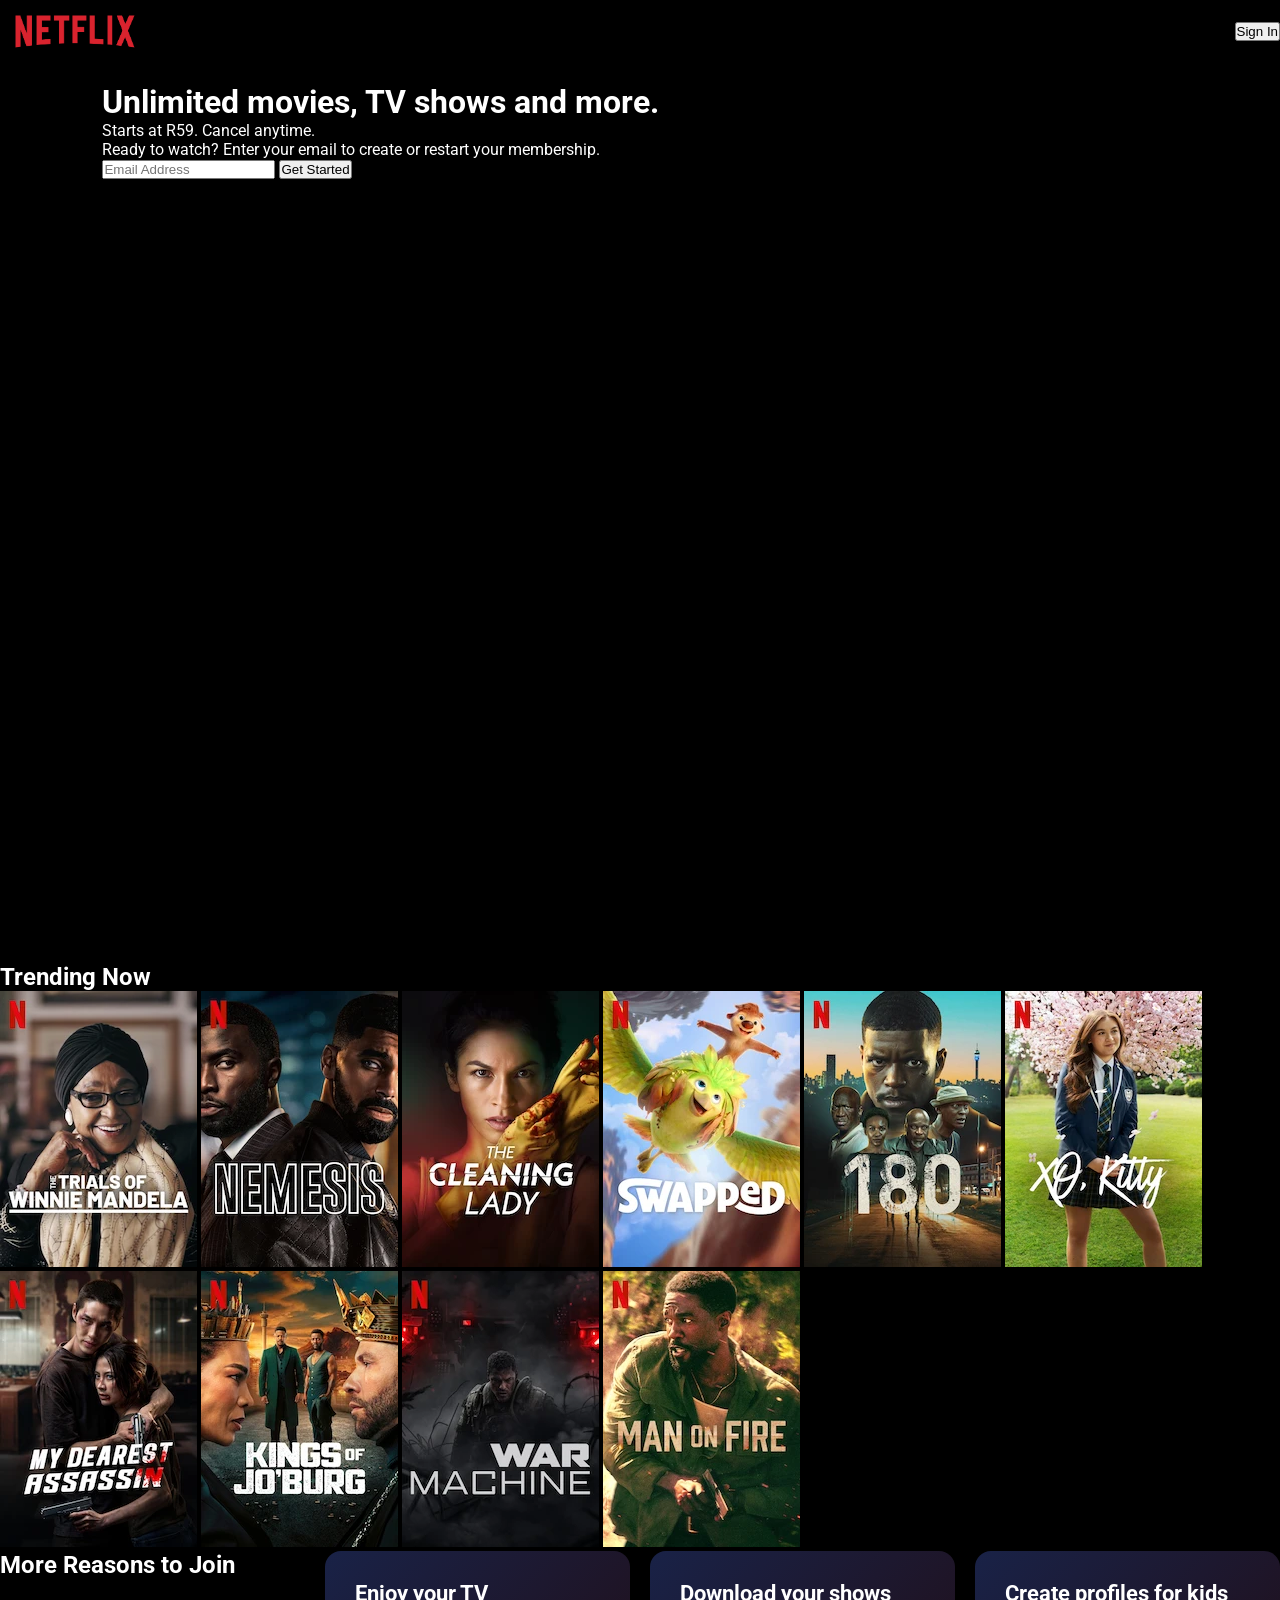
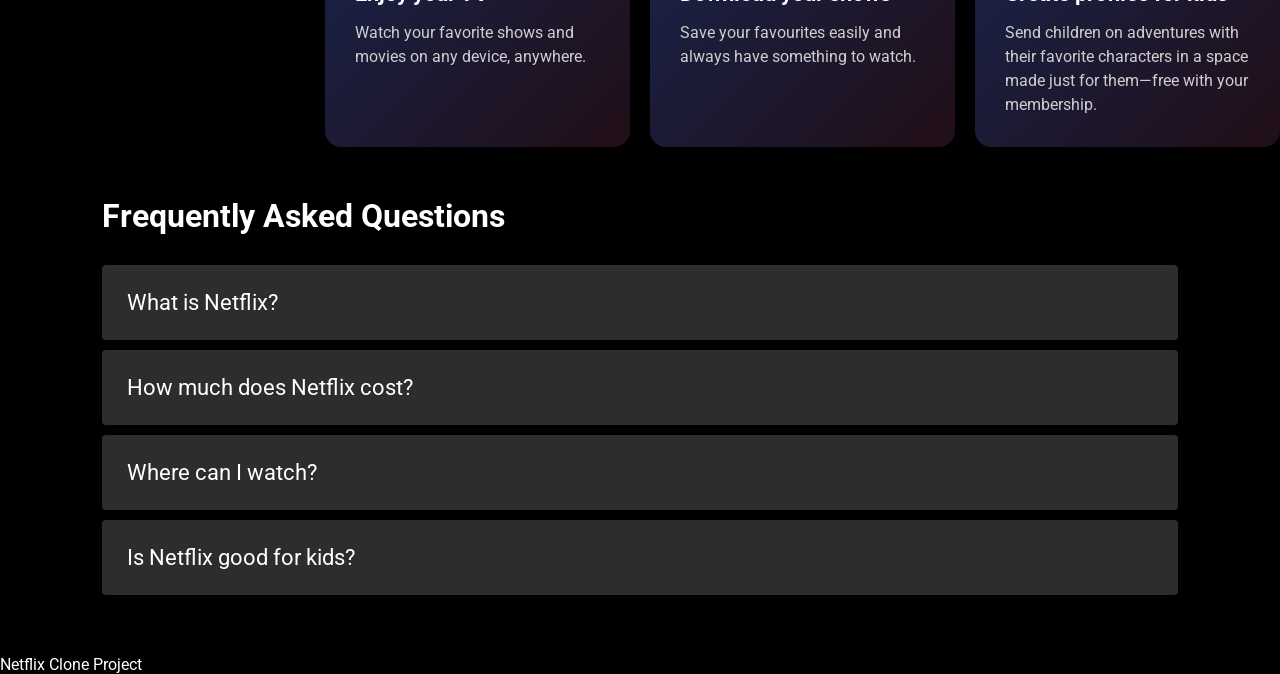
==== index.html @ 74721101 "initial commit" ====
<!DOCTYPE html>
<html lang="en">
<head>
    <meta charset="UTF-8">
    <meta name="viewport" content="width=device-width, initial-scale=1.0">
    <title>Netflix Clone</title>
    <link rel="stylesheet" href="style.css">
</head>
<body>
    <nav class="nav bar">
        <img src="Assets\Netflix_Logo_PMS.png" class="logo">

        <button>Sign In</button>
    </nav>

    <header class="hero">
        <h1>Unlimited movies, TV shows and more.</h1>
        <p>Starts at R59. Cancel anytime.</p>
        <p>
            Ready to watch? Enter your email to create or restart your membership.
        </p>

        <div class="input">
            <input type="email" placeholder="Email Address">
            <button>Get Started</button>
        </div>
    </header> 
    
    <section class="movies">
        <h2>Trending Now</h2>

        <div class=""movie-row>
            <img src="Assets/Movie1.webp" class="Movie">
            <img src="Assets/Movie2.webp" class="Movie">
            <img src="Assets/Movie3.webp" class="Movie">
            <img src="Assets/Movie4.webp" class="Movie">
            <img src="Assets/Movie5.webp" class="Movie">
            <img src="Assets/Movie6.webp" class="Movie">
            <img src="Assets/Movie7.webp" class="Movie">
            <img src="Assets/Movie8.webp" class="Movie">
            <img src="Assets/Movie9.webp" class="Movie">
            <img src="Assets/Movie10.webp" class="Movie">
        </div>
    </section>

    <section class="reason-container">
    
        <h2>More Reasons to Join</h2>

        <div class="reason-box">
            <h3>Enjoy your TV</h3>
            <p>
                Watch your favorite shows and movies on any device, anywhere.
            </p>
        </div>   

        <div class="reason-box">
            <h3>Download your shows</h3>
            <p>
                Save your favourites easily and always have something to watch.
            </p>
        </div>
         
        <div class="reason-box">
            <h3>Create profiles for kids</h3>
            <p>
                Send children on adventures with their favorite characters in a space made just for them—free with your membership.
            </p>
        </div> 

    </section>

   <!-- FAQ SECTION -->
<!-- Using semantic HTML with details and summary -->

<section class="faq">

    <h2>Frequently Asked Questions</h2>

    <details class="faq-box">
        <summary class="faq-question">
            What is Netflix?
        </summary>

        <div class="faq-answer">
            <p>
                Netflix is a streaming service that offers movies, TV shows and more.
            </p>
        </div>
    </details>

    <details class="faq-box">
        <summary class="faq-question">
            How much does Netflix cost?
        </summary>

        <div class="faq-answer">
            <p>
                Watch Netflix on your smartphone, TV, laptop and tablet.
            </p>
        </div>
    </details>

    <details class="faq-box">
        <summary class="faq-question">
            Where can I watch?
        </summary>

        <div class="faq-answer">
            <p>
                You can watch anywhere and anytime on multiple devices.
            </p>
        </div>
    </details>

    <details class="faq-box">
        <summary class="faq-question">
            Is Netflix good for kids?
        </summary>

        <div class="faq-answer">
            <p>
                Netflix has a dedicated kids experience with family-friendly content.
            </p>
        </div>
    </details>

</section>

    <footer>
        <p>Netflix Clone Project</p>
    </footer>
</body>
</html>
---- style.css ----
@import url("https://fonts.googleapis.com/css2?family=Roboto:wght@300;400;500;700;900&display=swap");

* {
    margin: 0;
    padding: 0;
    box-sizing: border-box;
}

body {
    font-family: "Roboto", sans-serif;
    background-color: black;
    color: white;
}

/* HERO SECTION */

.hero {
    height: 100vh;
    background-image: linear-gradient(rgba(0,0,0,0.7),
    rgba(0,0,0,0.7)),
    url("Assets/background.jpg");

    background-size: cover;
    background-position: center;
    padding: 20px 8%;
    position: relative;
}

/* NAVBAR */

nav {
    display: flex;
    align-items: center;
    justify-content: space-between;
}

.logo {
    width: 150px;
    cursor: pointer;
}

.signin-btn {
    border: 0;
    outline: 0;
    background: #e50914;
    color: white;
    padding: 10px 20px;
    font-size: 14px;
    border-radius: 4px;
    cursor: pointer;
}

/* HERO CONTENT */

.hero-content {
    position: absolute;
    top: 50%;
    left: 50%;
    transform: translate(-50%,-50%);
    text-align: center;
    margin-top: 50px;
}

.hero-content h1 {
    font-size: 60px;
    line-height: 70px;
    font-weight: 700;
    max-width: 800px;
}

.hero-content h3 {
    font-weight: 400;
    margin: 20px 0;
}

.hero-content p {
    margin-bottom: 20px;
}

/* EMAIL SECTION */

.email-signup {
    display: flex;
    align-items: center;
    justify-content: center;
    gap: 10px;
    margin-top: 20px;
}

.email-signup input {
    background: rgba(0,0,0,0.6);
    border: 1px solid gray;
    outline: 0;
    color: white;
    padding: 15px;
    width: 350px;
    border-radius: 4px;
}

.email-signup button {
    background: #e50914;
    color: white;
    border: 0;
    outline: 0;
    font-size: 16px;
    cursor: pointer;
    padding: 15px 30px;
    border-radius: 4px;
}

/* TRENDING SECTION */

.trending {
    padding: 50px 8%;
}

.trending h2 {
    margin-bottom: 30px;
    font-size: 2rem;
}

.movie-row {
    display: flex;
    gap: 20px;
    overflow-x: auto;
    scrollbar-width: none;
}

.movie-row::-webkit-scrollbar {
    display: none;
}

.movie-card img {
    width: 200px;
    border-radius: 10px;
    transition: transform 0.3s;
    cursor: pointer;
}

.movie-card img:hover {
    transform: scale(1.08);
}

/* REASONS SECTION */

.reasons {
    padding: 50px 8%;
}

.reasons h2 {
    margin-bottom: 30px;
}

.reason-container {
    display: grid;
    grid-template-columns: repeat(auto-fit,minmax(250px,1fr));
    gap: 20px;
}

.reason-box {
    background: linear-gradient(135deg,#192247,#210e17);
    padding: 30px;
    border-radius: 16px;
}

.reason-box h3 {
    margin-bottom: 15px;
    font-size: 22px;
}

.reason-box p {
    color: #cfcfcf;
    line-height: 1.5;
}

/* FAQ SECTION */

.faq {
    padding: 50px 8%;
}

.faq h2 {
    margin-bottom: 30px;
    font-size: 2rem;
}

.faq-box {
    background: #2d2d2d;
    margin-bottom: 10px;
    border-radius: 4px;
    overflow: hidden;
}

.faq-question {
    padding: 25px;
    font-size: 22px;
    cursor: pointer;
    list-style: none;
}

.faq-question::-webkit-details-marker {
    display: none;
}

.faq-answer {
    padding: 0 25px 25px;
    color: #d6d6d6;
    line-height: 1.6;
}

/* FOOTER */

.footer {
    padding: 40px 8%;
    color: gray;
    text-align: center;
}

/* RESPONSIVE */

@media (max-width: 768px) {

.logo {
        width: 100px;
    }

.hero-content {

        position: absolute;
        top: 50%;
        left: 50%;
        transform: translate(-50%, -50%);
        text-align: center;
        width: 100%;
        max-width: 900px;
        padding: 20px;
}

.email-signup {
        flex-direction: column;
    }

.email-signup input {
        width: 100%;
    }

.movie-card img {
        width: 150px;
    }

.faq-question {
        font-size: 18px;
    }
}
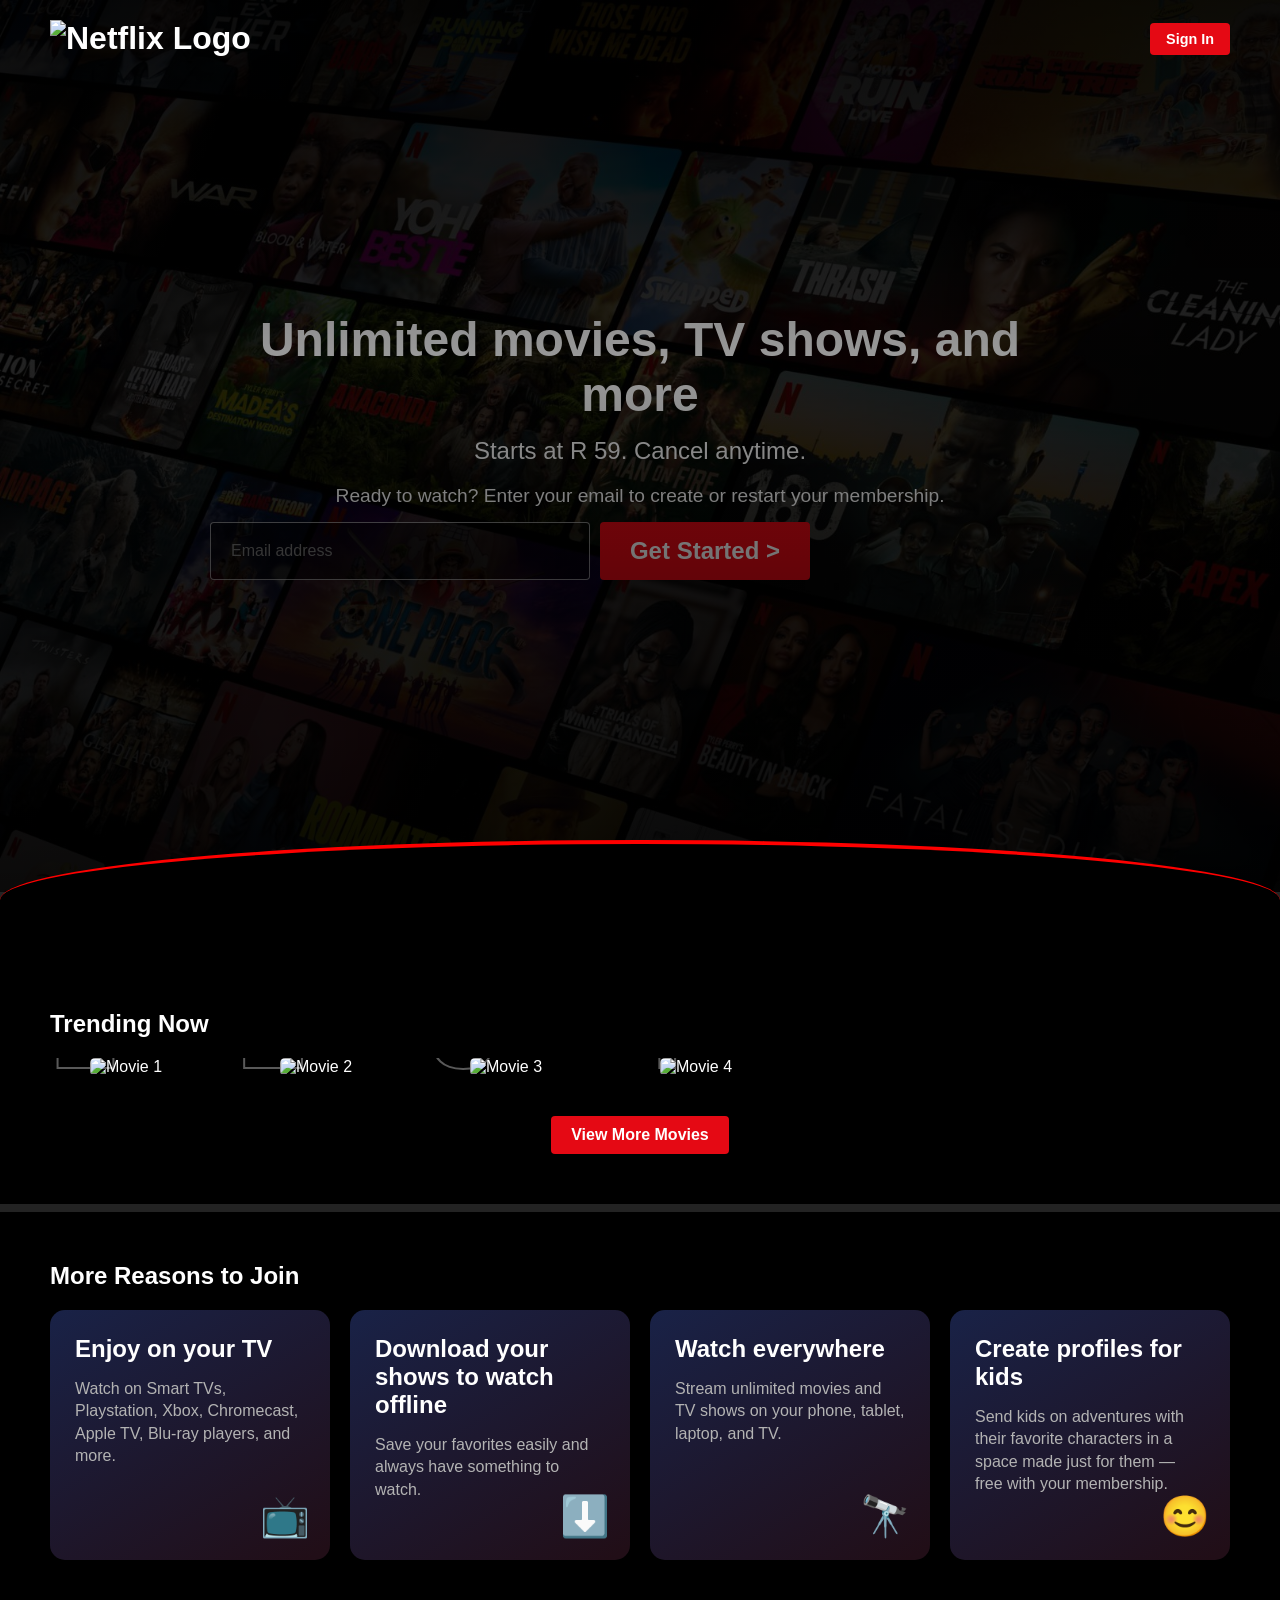
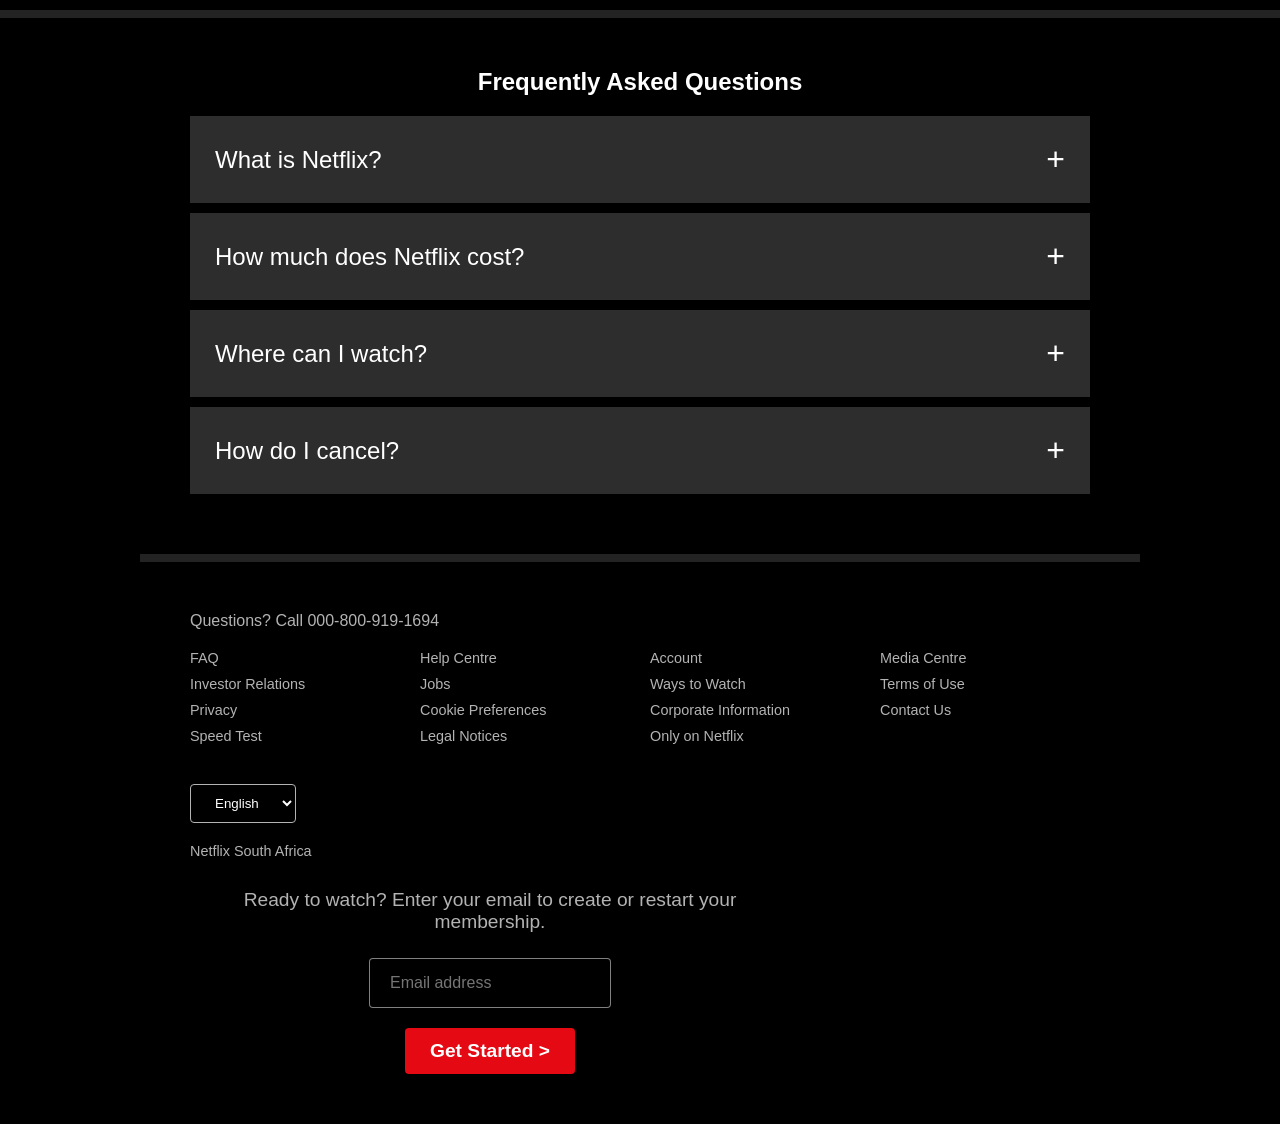
==== commit 1664e49e: "Updated Netflix clone" ====
--- a/index.html
+++ b/index.html
@@ -7,128 +7,159 @@
     <link rel="stylesheet" href="style.css">
 </head>
 <body>
-    <nav class="nav bar">
-        <img src="Assets\Netflix_Logo_PMS.png" class="logo">
+    <!-- Header & Hero Section -->
+    <div class="hero-bg">
+        <header>
+            <h1 class="logo"><img src="https://www.freepnglogos.com/uploads/netflix-logo-0.png" alt="Netflix Logo"></h1>
+            <a href="#" class="sign-in-btn">Sign In</a>
+        </header>
 
-        <button>Sign In</button>
-    </nav>
+        <div class="hero-content">
+            <h1>Unlimited movies, TV shows, and more</h1>
+            <p class="subtitle">Starts at R 59. Cancel anytime.</p>
+            <p class="prompt">Ready to watch? Enter your email to create or restart your membership.</p>
+            
+            <div class="email-form">
+                <input type="email" placeholder="Email address">
+                <button type="submit">Get Started ></button>
+            </div>
+        </div>
+    </div>
+    <div class="curve"></div>
+    <!-- Trending Now Section -->
+    <section class="trending">
+        <h2>Trending Now</h2>
+        <div class="carousel">
+            <div class="movie-card">
+                <span class="number">1</span>
+                <img src="assets/Movie1.webp" alt="Movie 1">
+            </div>
+            <div class="movie-card">
+                <span class="number">2</span>
+                <img src="assets/Movie2.webp" alt="Movie 2">
+            </div>
+            <div class="movie-card">
+                <span class="number">3</span>
+                <img src="assets/Movie3.webp" alt="Movie 3">
+            </div>
+            <div class="movie-card">
+                <span class="number">4</span>
+                <img src="assets/Movie4.webp" alt="Movie 4">
+            </div>
+            <div class="movie-card hidden-movie">
+                <span class="number">5</span>
+                <img src="assets/Movie5.webp" alt="Movie 5">
+            </div>
+            <div class="movie-card hidden-movie">
+                <span class="number">6</span>
+                <img src="assets/Movie6.webp" alt="Movie 6">
+            </div>
+            <div class="movie-card hidden-movie">
+                <span class="number">7</span>
+                <img src="assets/Movie7.webp" alt="Movie 7">
+            </div>
+            <div class="movie-card hidden-movie">
+                <span class="number">8</span>
+                <img src="assets/Movie8.webp" alt="Movie 8">
+            </div>
+            <div class="movie-card hidden-movie">
+                <span class="number">9</span>
+                <img src="assets/Movie9.webp" alt="Movie 9">
+            </div>
+        </div>
+        <button class="view-more-btn">View More Movies</button>
+    </section>
 
-    <header class="hero">
-        <h1>Unlimited movies, TV shows and more.</h1>
-        <p>Starts at R59. Cancel anytime.</p>
-        <p>
-            Ready to watch? Enter your email to create or restart your membership.
-        </p>
-
-        <div class="input">
-            <input type="email" placeholder="Email Address">
-            <button>Get Started</button>
-        </div>
-    </header> 
-    
-    <section class="movies">
-        <h2>Trending Now</h2>
-
-        <div class=""movie-row>
-            <img src="Assets/Movie1.webp" class="Movie">
-            <img src="Assets/Movie2.webp" class="Movie">
-            <img src="Assets/Movie3.webp" class="Movie">
-            <img src="Assets/Movie4.webp" class="Movie">
-            <img src="Assets/Movie5.webp" class="Movie">
-            <img src="Assets/Movie6.webp" class="Movie">
-            <img src="Assets/Movie7.webp" class="Movie">
-            <img src="Assets/Movie8.webp" class="Movie">
-            <img src="Assets/Movie9.webp" class="Movie">
-            <img src="Assets/Movie10.webp" class="Movie">
+    <!-- More Reasons to Join Section -->
+    <section class="reasons">
+        <h2>More Reasons to Join</h2>
+        <div class="reasons-grid">
+            <div class="reason-card">
+                <h3>Enjoy on your TV</h3>
+                <p>Watch on Smart TVs, Playstation, Xbox, Chromecast, Apple TV, Blu-ray players, and more.</p>
+                <div class="icon">📺</div>
+            </div>
+            <div class="reason-card">
+                <h3>Download your shows to watch offline</h3>
+                <p>Save your favorites easily and always have something to watch.</p>
+                <div class="icon">⬇️</div>
+            </div>
+            <div class="reason-card">
+                <h3>Watch everywhere</h3>
+                <p>Stream unlimited movies and TV shows on your phone, tablet, laptop, and TV.</p>
+                <div class="icon">🔭</div>
+            </div>
+            <div class="reason-card">
+                <h3>Create profiles for kids</h3>
+                <p>Send kids on adventures with their favorite characters in a space made just for them — free with your membership.</p>
+                <div class="icon">😊</div>
+            </div>
         </div>
     </section>
 
-    <section class="reason-container">
-    
-        <h2>More Reasons to Join</h2>
-
-        <div class="reason-box">
-            <h3>Enjoy your TV</h3>
-            <p>
-                Watch your favorite shows and movies on any device, anywhere.
-            </p>
-        </div>   
-
-        <div class="reason-box">
-            <h3>Download your shows</h3>
-            <p>
-                Save your favourites easily and always have something to watch.
-            </p>
-        </div>
-         
-        <div class="reason-box">
-            <h3>Create profiles for kids</h3>
-            <p>
-                Send children on adventures with their favorite characters in a space made just for them—free with your membership.
-            </p>
-        </div> 
-
+    <!-- FAQ Section -->
+    <section class="faq">
+        <h2>Frequently Asked Questions</h2>
+        <ul class="faq-list">
+            <li>
+                <span>What is Netflix?</span>
+                <span class="plus">+</span>
+            </li>
+            <li>
+                <span>How much does Netflix cost?</span>
+                <span class="plus">+</span>
+            </li>
+            <li>
+                <span>Where can I watch?</span>
+                <span class="plus">+</span>
+            </li>
+            <li>
+                <span>How do I cancel?</span>
+                <span class="plus">+</span>
+            </li>
+        </ul>
     </section>
 
-   <!-- FAQ SECTION -->
-<!-- Using semantic HTML with details and summary -->
-
-<section class="faq">
-
-    <h2>Frequently Asked Questions</h2>
-
-    <details class="faq-box">
-        <summary class="faq-question">
-            What is Netflix?
-        </summary>
-
-        <div class="faq-answer">
-            <p>
-                Netflix is a streaming service that offers movies, TV shows and more.
-            </p>
+    <!-- Footer Section with Email Form -->
+    <footer class="footer">
+        <p>Questions? Call 000-800-919-1694</p>
+        <div class="footer-links">
+            <ul>
+                <li><a href="#">FAQ</a></li>
+                <li><a href="#">Investor Relations</a></li>
+                <li><a href="#">Privacy</a></li>
+                <li><a href="#">Speed Test</a></li>
+            </ul>
+            <ul>
+                <li><a href="#">Help Centre</a></li>
+                <li><a href="#">Jobs</a></li>
+                <li><a href="#">Cookie Preferences</a></li>
+                <li><a href="#">Legal Notices</a></li>
+            </ul>
+            <ul>
+                <li><a href="#">Account</a></li>
+                <li><a href="#">Ways to Watch</a></li>
+                <li><a href="#">Corporate Information</a></li>
+                <li><a href="#">Only on Netflix</a></li>
+            </ul>
+            <ul>
+                <li><a href="#">Media Centre</a></li>
+                <li><a href="#">Terms of Use</a></li>
+                <li><a href="#">Contact Us</a></li>
+            </ul>
         </div>
-    </details>
-
-    <details class="faq-box">
-        <summary class="faq-question">
-            How much does Netflix cost?
-        </summary>
-
-        <div class="faq-answer">
-            <p>
-                Watch Netflix on your smartphone, TV, laptop and tablet.
-            </p>
+        <div class="lang-selector">
+            <select>
+                <option>English</option>
+                <option>Sepedi</option>
+            </select>
         </div>
-    </details>
-
-    <details class="faq-box">
-        <summary class="faq-question">
-            Where can I watch?
-        </summary>
-
-        <div class="faq-answer">
-            <p>
-                You can watch anywhere and anytime on multiple devices.
-            </p>
+        <p class="netflix-country">Netflix South Africa</p>
+        <div class="email-form footer-email-form">
+            <p class="prompt">Ready to watch? Enter your email to create or restart your membership.</p>
+            <input type="email" placeholder="Email address">
+            <button type="submit">Get Started ></button>
         </div>
-    </details>
-
-    <details class="faq-box">
-        <summary class="faq-question">
-            Is Netflix good for kids?
-        </summary>
-
-        <div class="faq-answer">
-            <p>
-                Netflix has a dedicated kids experience with family-friendly content.
-            </p>
-        </div>
-    </details>
-
-</section>
-
-    <footer>
-        <p>Netflix Clone Project</p>
     </footer>
 </body>
-</html>+</html>
--- a/style.css
+++ b/style.css
@@ -1,254 +1,344 @@
-@import url("https://fonts.googleapis.com/css2?family=Roboto:wght@300;400;500;700;900&display=swap");
-
 * {
     margin: 0;
     padding: 0;
     box-sizing: border-box;
+    font-family: 'Helvetica Neue', Helvetica, Arial, sans-serif;
 }
 
 body {
-    font-family: "Roboto", sans-serif;
-    background-color: black;
-    color: white;
-}
-
-/* HERO SECTION */
-
-.hero {
-    height: 100vh;
+    background-color: #000;
+    color: #fff;
+}
+
+/* Hero Section */
+.hero-bg {
     background-image: linear-gradient(rgba(0,0,0,0.7),
     rgba(0,0,0,0.7)),
-    url("Assets/background.jpg");
+    url("Assets/hero.jpg");
 
     background-size: cover;
     background-position: center;
-    padding: 20px 8%;
-    position: relative;
-}
-
-/* NAVBAR */
-
-nav {
-    display: flex;
+    height: 100vh;
+    display: flex;
+    flex-direction: column;
+    border-bottom: 8px solid #232323;
+    position: relative; /* Added for positioning content above background */
+    z-index: 1;
+}
+
+.hero-bg::before {
+    content: '';
+    position: absolute;
+    top: 0;
+    left: 0;
+    right: 0;
+    bottom: 0;
+    background-image: linear-gradient(to top, rgba(0, 0, 0, 0.8) 0, rgba(0, 0, 0, 0.4) 60%, rgba(0, 0, 0, 0.8) 100%);
+    z-index: 2;
+}
+
+header {
+    display: flex;
+    justify-content: space-between;
     align-items: center;
-    justify-content: space-between;
-}
-
-.logo {
-    width: 150px;
-    cursor: pointer;
-}
-
-.signin-btn {
-    border: 0;
-    outline: 0;
-    background: #e50914;
-    color: white;
-    padding: 10px 20px;
-    font-size: 14px;
-    border-radius: 4px;
-    cursor: pointer;
-}
-
-/* HERO CONTENT */
+    padding: 20px 50px;
+    position: relative;
+    z-index: 3;
+}
+
+.logo img {
+    height: 45px; /* Adjusted size for Netflix logo */
+    width: auto;
+}
+
+.sign-in-btn {
+    background-color: #e50914;
+    color: #fff;
+    text-decoration: none;
+    padding: 8px 16px;
+    border-radius: 4px;
+    font-weight: bold;
+    font-size: 0.9rem;
+}
 
 .hero-content {
     position: absolute;
     top: 50%;
     left: 50%;
-    transform: translate(-50%,-50%);
+    transform: translate(-50%, -50%);
     text-align: center;
-    margin-top: 50px;
+    width: 100%;
+    max-width: 900px;
+    padding: 20px;
 }
 
 .hero-content h1 {
-    font-size: 60px;
-    line-height: 70px;
-    font-weight: 700;
-    max-width: 800px;
-}
-
-.hero-content h3 {
-    font-weight: 400;
-    margin: 20px 0;
-}
-
-.hero-content p {
-    margin-bottom: 20px;
-}
-
-/* EMAIL SECTION */
-
-.email-signup {
-    display: flex;
+    font-size: 3rem;
+    font-weight: 900;
+    margin-bottom: 15px;
+}
+
+.hero-content .subtitle {
+    font-size: 1.5rem;
+    margin-bottom: 20px;
+}
+
+.hero-content .prompt {
+    font-size: 1.2rem;
+    margin-bottom: 15px;
+}
+
+.email-form {
+    display: flex;
+    gap: 10px;
+    width: 100%;
+    max-width: 600px;
+    justify-content: center; /* Center the form elements */
+}
+
+.email-form input {
+    flex: 1;
+    padding: 15px 20px;
+    font-size: 1rem;
+    border: 1px solid rgba(255, 255, 255, 0.5);
+    border-radius: 4px;
+    background-color: rgba(0, 0, 0, 0.5);
+    color: #fff;
+}
+
+.email-form button {
+    padding: 15px 30px;
+    font-size: 1.5rem;
+    font-weight: bold;
+    background-color: #e50914;
+    color: #fff;
+    border: none;
+    border-radius: 4px;
+    cursor: pointer;
+}
+
+.curve {
+    height: 120px;
+    background: black;
+    border-top: 4px solid red;
+    border-radius: 50% 50% 0 0;
+    margin-top: -60px;
+    position: relative;
+    z-index: 2;
+}
+
+/* Trending Now Section */
+.trending {
+    padding: 50px;
+    border-bottom: 8px solid #232323;
+}
+
+.trending h2 {
+    margin-bottom: 20px;
+    font-size: 1.5rem;
+}
+
+.carousel {
+    display: flex;
+    gap: 40px;
+    overflow-x: hidden; /* Hide overflow initially */
+    padding-bottom: 20px;
+    padding-left: 40px; /* Space for the numbers */
+}
+
+.movie-card {
+    position: relative;
+    min-width: 150px;
+    transition: transform 0.3s ease;
+}
+
+.movie-card:hover {
+    transform: scale(1.05);
+}
+
+.movie-card img {
+    width: 100%;
+    border-radius: 5px;
+    position: relative;
+    z-index: 2;
+}
+
+.movie-card .number {
+    position: absolute;
+    left: -40px;
+    bottom: -10px;
+    font-size: 120px;
+    font-weight: 900;
+    color: #000;
+    -webkit-text-stroke: 2px #595959;
+    z-index: 1;
+    line-height: 1;
+}
+
+.hidden-movie {
+    display: none; /* Hide movies beyond the initial 4-5 */
+}
+
+.view-more-btn {
+    display: block;
+    margin: 20px auto 0 auto;
+    padding: 10px 20px;
+    background-color: #e50914;
+    color: #fff;
+    border: none;
+    border-radius: 4px;
+    cursor: pointer;
+    font-size: 1rem;
+    font-weight: bold;
+}
+
+/* More Reasons to Join Section */
+.reasons {
+    padding: 50px;
+    border-bottom: 8px solid #232323;
+}
+
+.reasons h2 {
+    margin-bottom: 20px;
+    font-size: 1.5rem;
+}
+
+.reasons-grid {
+    display: grid;
+    grid-template-columns: repeat(auto-fit, minmax(250px, 1fr));
+    gap: 20px;
+}
+
+.reason-card {
+    background: linear-gradient(149deg, #192247 0%, #210e17 96.86%);
+    padding: 25px;
+    border-radius: 15px;
+    position: relative;
+    min-height: 250px;
+}
+
+.reason-card h3 {
+    font-size: 1.5rem;
+    margin-bottom: 15px;
+}
+
+.reason-card p {
+    color: #b3b3b3;
+    font-size: 1rem;
+    line-height: 1.4;
+}
+
+.reason-card .icon {
+    position: absolute;
+    bottom: 20px;
+    right: 20px;
+    font-size: 2.5rem;
+}
+
+/* FAQ Section */
+.faq {
+    padding: 50px;
+    max-width: 1000px;
+    margin: 0 auto;
+    border-bottom: 8px solid #232323;
+}
+
+.faq h2 {
+    margin-bottom: 20px;
+    font-size: 1.5rem;
+    text-align: center;
+}
+
+.faq-list {
+    list-style: none;
+}
+
+.faq-list li {
+    background-color: #2d2d2d;
+    margin-bottom: 10px;
+    padding: 25px;
+    font-size: 1.5rem;
+    display: flex;
+    justify-content: space-between;
     align-items: center;
-    justify-content: center;
-    gap: 10px;
-    margin-top: 20px;
-}
-
-.email-signup input {
-    background: rgba(0,0,0,0.6);
-    border: 1px solid gray;
-    outline: 0;
-    color: white;
-    padding: 15px;
-    width: 350px;
-    border-radius: 4px;
-}
-
-.email-signup button {
-    background: #e50914;
-    color: white;
-    border: 0;
-    outline: 0;
-    font-size: 16px;
     cursor: pointer;
-    padding: 15px 30px;
-    border-radius: 4px;
-}
-
-/* TRENDING SECTION */
-
-.trending {
-    padding: 50px 8%;
-}
-
-.trending h2 {
+    transition: background-color 0.2s ease;
+}
+
+.faq-list li:hover {
+    background-color: #414141;
+}
+
+.faq-list .plus {
+    font-size: 2rem;
+}
+
+/* Footer Section */
+.footer {
+    padding: 50px;
+    color: #b3b3b3;
+    max-width: 1000px;
+    margin: 0 auto;
+}
+
+.footer p {
+    margin-bottom: 20px;
+}
+
+.footer-links {
+    display: grid;
+    grid-template-columns: repeat(auto-fit, minmax(200px, 1fr));
+    gap: 20px;
     margin-bottom: 30px;
-    font-size: 2rem;
-}
-
-.movie-row {
-    display: flex;
-    gap: 20px;
-    overflow-x: auto;
-    scrollbar-width: none;
-}
-
-.movie-row::-webkit-scrollbar {
-    display: none;
-}
-
-.movie-card img {
-    width: 200px;
-    border-radius: 10px;
-    transition: transform 0.3s;
-    cursor: pointer;
-}
-
-.movie-card img:hover {
-    transform: scale(1.08);
-}
-
-/* REASONS SECTION */
-
-.reasons {
-    padding: 50px 8%;
-}
-
-.reasons h2 {
-    margin-bottom: 30px;
-}
-
-.reason-container {
-    display: grid;
-    grid-template-columns: repeat(auto-fit,minmax(250px,1fr));
-    gap: 20px;
-}
-
-.reason-box {
-    background: linear-gradient(135deg,#192247,#210e17);
-    padding: 30px;
-    border-radius: 16px;
-}
-
-.reason-box h3 {
+}
+
+.footer-links ul {
+    list-style: none;
+}
+
+.footer-links a {
+    color: #b3b3b3;
+    text-decoration: none;
+    margin-bottom: 10px;
+    display: block;
+    font-size: 0.9rem;
+}
+
+.footer-links a:hover {
+    text-decoration: underline;
+}
+
+.lang-selector select {
+    background-color: #000;
+    border: 1px solid #b3b3b3;
+    color: #fff;
+    padding: 10px 20px;
+    border-radius: 4px;
+    margin-bottom: 20px;
+}
+
+.netflix-country {
+    font-size: 0.9rem;
+}
+
+.footer-email-form {
+    margin-top: 30px;
+    text-align: center;
+    flex-direction: column; /* Stack elements vertically */
+    align-items: center; /* Center items horizontally */
+}
+
+.footer-email-form .prompt {
     margin-bottom: 15px;
-    font-size: 22px;
-}
-
-.reason-box p {
-    color: #cfcfcf;
-    line-height: 1.5;
-}
-
-/* FAQ SECTION */
-
-.faq {
-    padding: 50px 8%;
-}
-
-.faq h2 {
-    margin-bottom: 30px;
-    font-size: 2rem;
-}
-
-.faq-box {
-    background: #2d2d2d;
-    margin-bottom: 10px;
-    border-radius: 4px;
-    overflow: hidden;
-}
-
-.faq-question {
-    padding: 25px;
-    font-size: 22px;
-    cursor: pointer;
-    list-style: none;
-}
-
-.faq-question::-webkit-details-marker {
-    display: none;
-}
-
-.faq-answer {
-    padding: 0 25px 25px;
-    color: #d6d6d6;
-    line-height: 1.6;
-}
-
-/* FOOTER */
-
-.footer {
-    padding: 40px 8%;
-    color: gray;
-    text-align: center;
-}
-
-/* RESPONSIVE */
-
-@media (max-width: 768px) {
-
-.logo {
-        width: 100px;
-    }
-
-.hero-content {
-
-        position: absolute;
-        top: 50%;
-        left: 50%;
-        transform: translate(-50%, -50%);
-        text-align: center;
-        width: 100%;
-        max-width: 900px;
-        padding: 20px;
-}
-
-.email-signup {
-        flex-direction: column;
-    }
-
-.email-signup input {
-        width: 100%;
-    }
-
-.movie-card img {
-        width: 150px;
-    }
-
-.faq-question {
-        font-size: 18px;
-    }
+    font-size: 1.2rem;
+}
+
+.footer-email-form input {
+    max-width: 400px; /* Adjust width for footer form */
+    margin-bottom: 10px; /* Space between input and button */
+}
+
+.footer-email-form button {
+    font-size: 1.2rem; /* Adjust button size for footer */
+    padding: 12px 25px;
 }
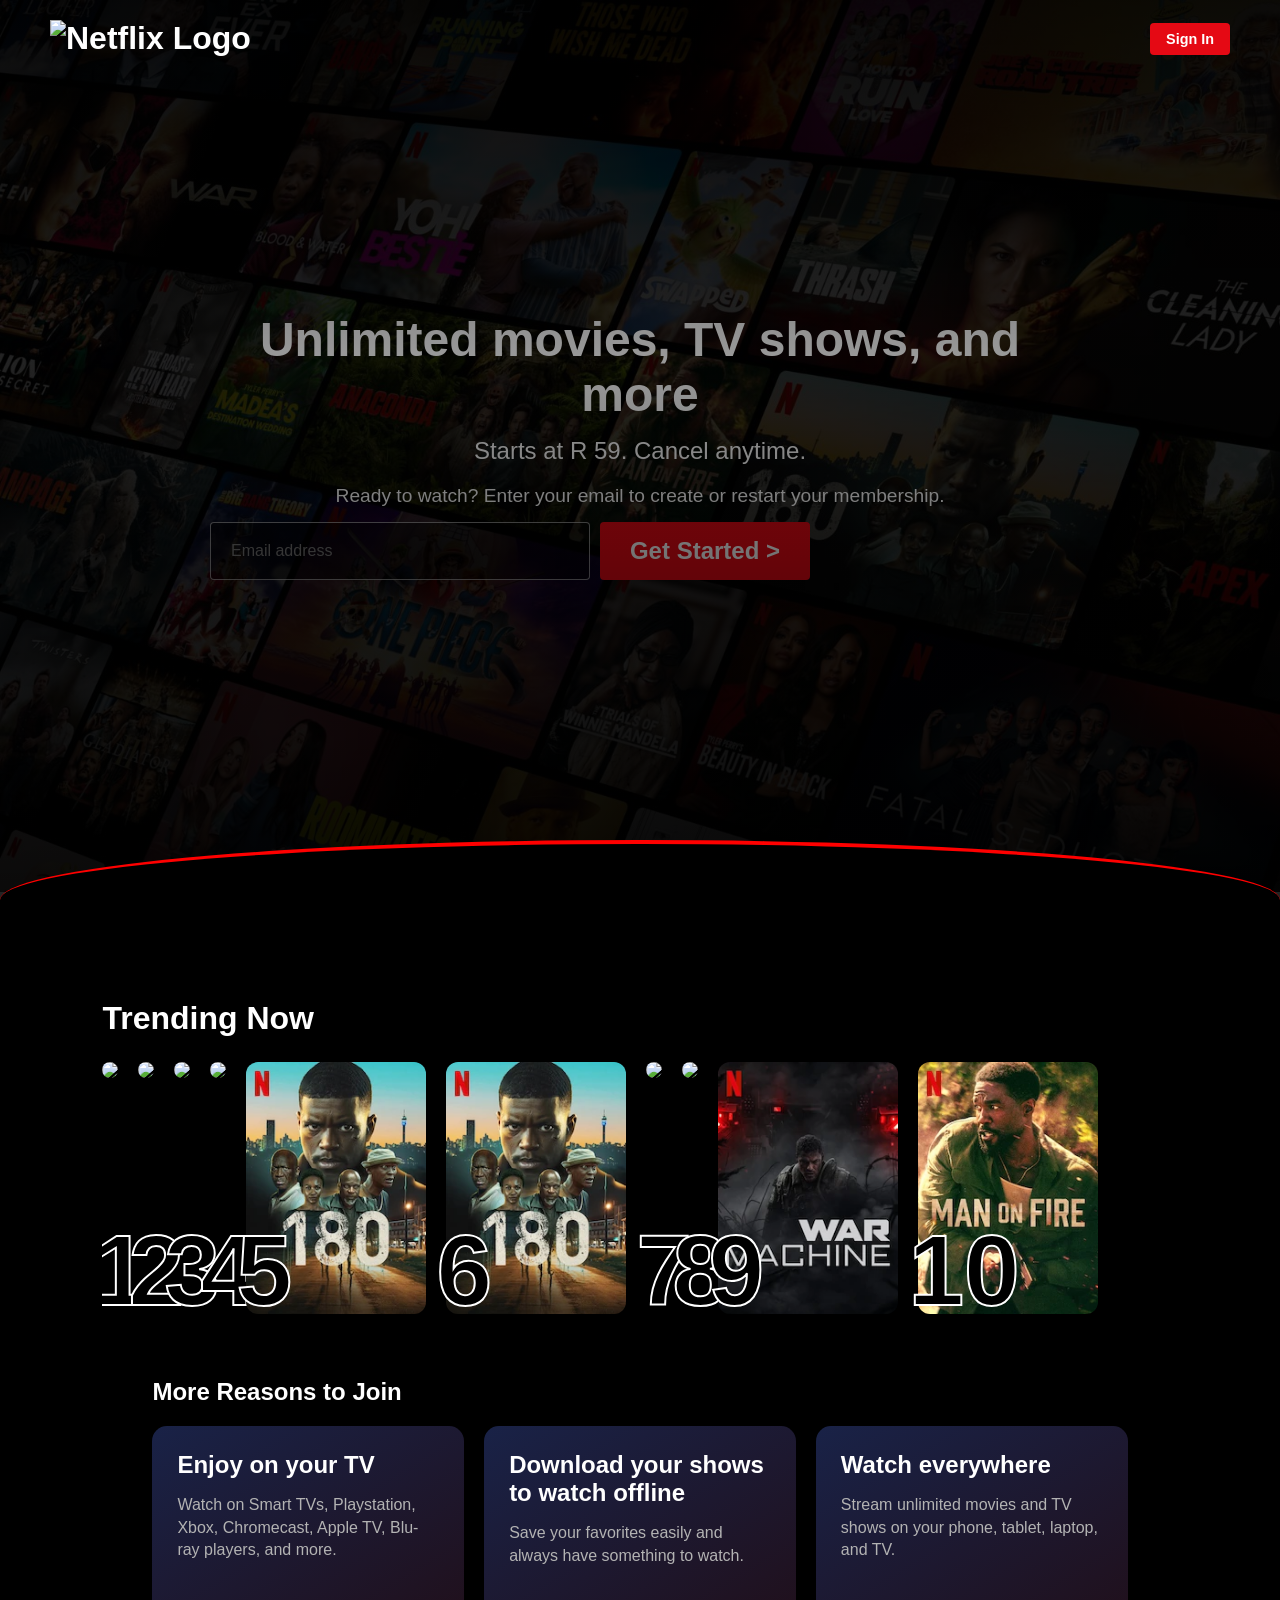
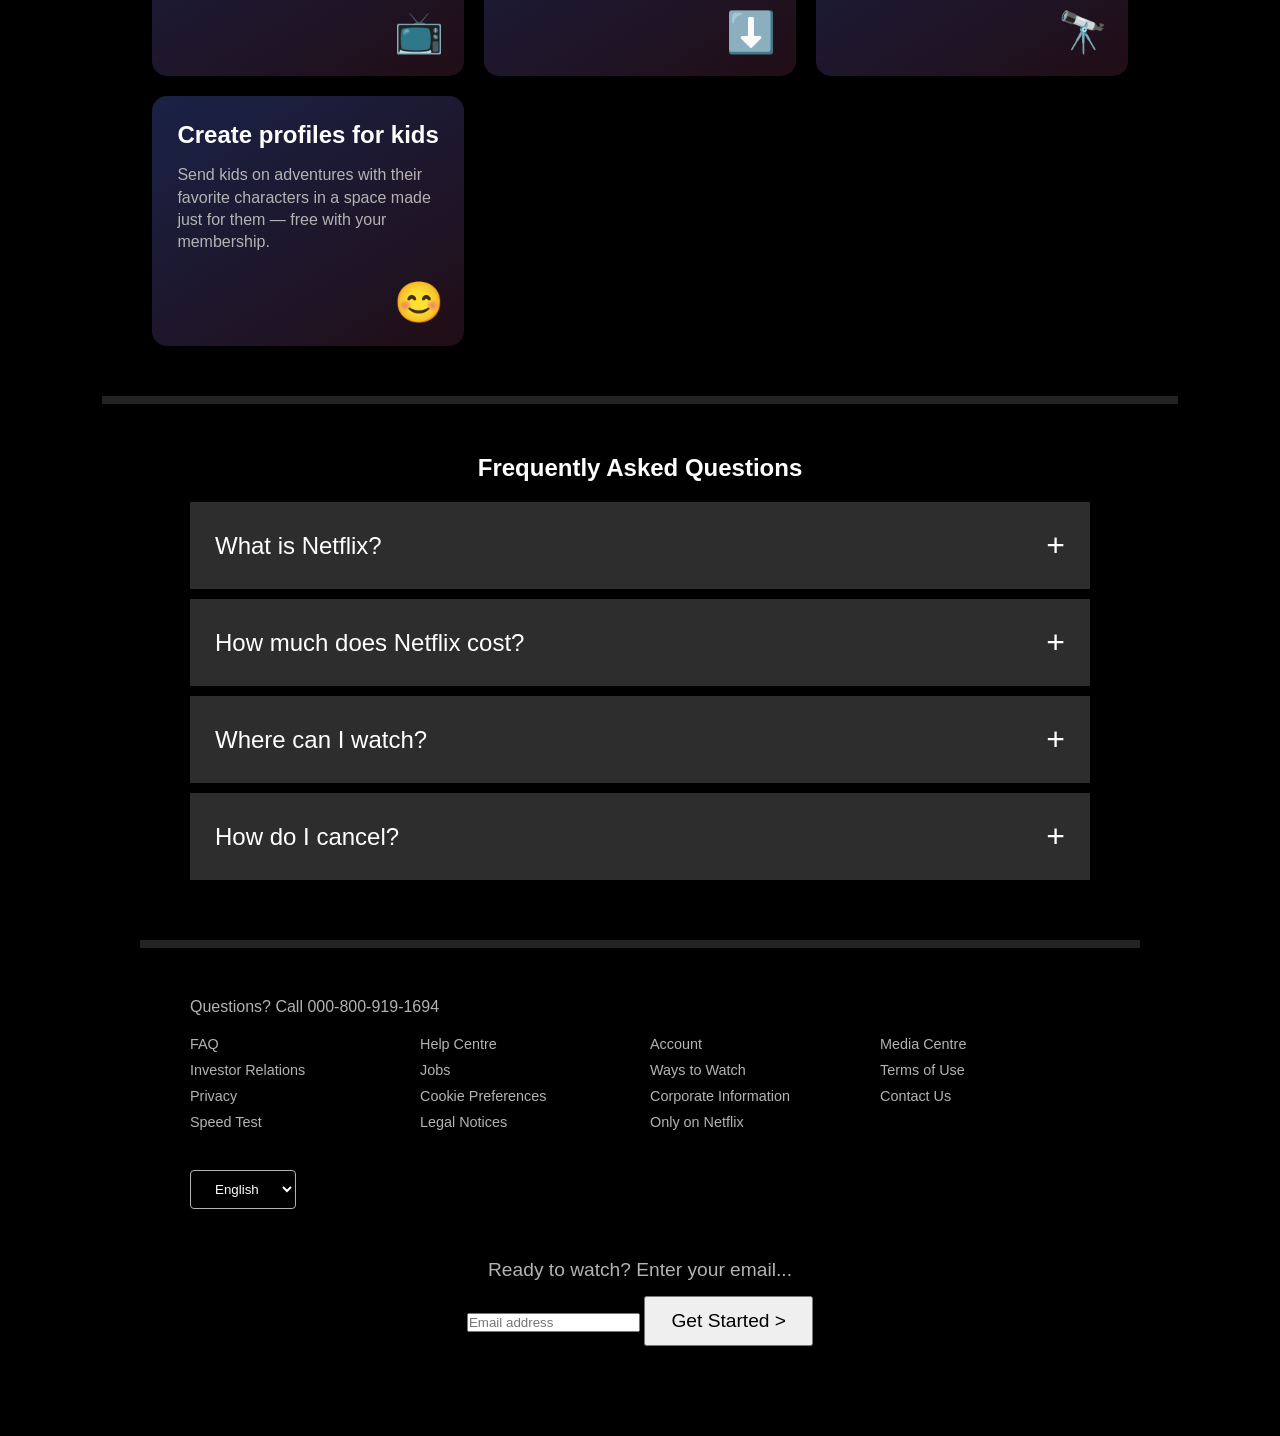
==== commit 17dacc32: "fix movie catalogue layout and functionality" ====
--- a/index.html
+++ b/index.html
@@ -27,48 +27,71 @@
     </div>
     <div class="curve"></div>
     <!-- Trending Now Section -->
+
     <section class="trending">
-        <h2>Trending Now</h2>
-        <div class="carousel">
-            <div class="movie-card">
-                <span class="number">1</span>
-                <img src="assets/Movie1.webp" alt="Movie 1">
-            </div>
-            <div class="movie-card">
-                <span class="number">2</span>
-                <img src="assets/Movie2.webp" alt="Movie 2">
-            </div>
-            <div class="movie-card">
-                <span class="number">3</span>
-                <img src="assets/Movie3.webp" alt="Movie 3">
-            </div>
-            <div class="movie-card">
-                <span class="number">4</span>
-                <img src="assets/Movie4.webp" alt="Movie 4">
-            </div>
-            <div class="movie-card hidden-movie">
-                <span class="number">5</span>
-                <img src="assets/Movie5.webp" alt="Movie 5">
-            </div>
-            <div class="movie-card hidden-movie">
-                <span class="number">6</span>
-                <img src="assets/Movie6.webp" alt="Movie 6">
-            </div>
-            <div class="movie-card hidden-movie">
-                <span class="number">7</span>
-                <img src="assets/Movie7.webp" alt="Movie 7">
-            </div>
-            <div class="movie-card hidden-movie">
-                <span class="number">8</span>
-                <img src="assets/Movie8.webp" alt="Movie 8">
-            </div>
-            <div class="movie-card hidden-movie">
-                <span class="number">9</span>
-                <img src="assets/Movie9.webp" alt="Movie 9">
-            </div>
+
+    <h2>Trending Now</h2>
+
+    <div class="movie-row">
+
+        <div class="movie-card">
+            <span class="movie-number">1</span>
+
+            <img src="Assets/movie1.webp">
         </div>
-        <button class="view-more-btn">View More Movies</button>
-    </section>
+
+        <div class="movie-card">
+            <span class="movie-number">2</span>
+
+            <img src="Assets/movie2.webp">
+        </div>
+
+        <div class="movie-card">
+            <span class="movie-number">3</span>
+
+            <img src="Assets/movie3.webp">
+        </div>
+
+        <div class="movie-card">
+            <span class="movie-number">4</span>
+
+            <img src="Assets/movie4.webp">
+        </div>
+
+        <div class="movie-card">
+            <span class="movie-number">5</span>
+
+            <img src="Assets/Movie5.webp">
+        </div>
+        <div class="movie-card">
+            <span class="movie-number">6</span>
+
+            <img src="Assets/Movie5.webp">
+        </div>
+        <div class="movie-card">
+            <span class="movie-number">7</span>
+
+            <img src="Assets/movie6.webp">
+        </div>
+        <div class="movie-card">
+            <span class="movie-number">8</span>
+
+            <img src="Assets/movie7.webp">
+        </div>
+        <div class="movie-card">
+            <span class="movie-number">9</span>
+
+            <img src="Assets/Movie9.webp">
+        </div>
+
+        <div class="movie-card">
+            <span class="movie-number">10</span>
+
+            <img src="Assets/Movie10.webp">
+        </div>
+
+    </div>
+
 
     <!-- More Reasons to Join Section -->
     <section class="reasons">
@@ -154,12 +177,16 @@
                 <option>Sepedi</option>
             </select>
         </div>
-        <p class="netflix-country">Netflix South Africa</p>
-        <div class="email-form footer-email-form">
-            <p class="prompt">Ready to watch? Enter your email to create or restart your membership.</p>
-            <input type="email" placeholder="Email address">
-            <button type="submit">Get Started ></button>
+        <div class="footer-email-form">
+            <p class="prompt">Ready to watch? Enter your email...</p>
+
+            <div class="email-row">
+                <input type="email" placeholder="Email address">
+                <button type="submit">Get Started ></button>
+            </div>
         </div>
+    </div>
+</div>
     </footer>
 </body>
 </html>
--- a/style.css
+++ b/style.css
@@ -129,50 +129,50 @@
 
 /* Trending Now Section */
 .trending {
-    padding: 50px;
-    border-bottom: 8px solid #232323;
+    padding: 40px 8%;
+    background: black;
 }
 
 .trending h2 {
-    margin-bottom: 20px;
-    font-size: 1.5rem;
-}
-
-.carousel {
-    display: flex;
-    gap: 40px;
-    overflow-x: hidden; /* Hide overflow initially */
-    padding-bottom: 20px;
-    padding-left: 40px; /* Space for the numbers */
+    font-size: 2rem;
+    margin-bottom: 25px;
+}
+
+.movie-row {
+    display: flex;
+    gap: 20px;
+    overflow-x: auto;
+    padding-bottom: 10px;
+    scrollbar-width: none;
+}
+
+.movie-row::-webkit-scrollbar {
+    display: none;
 }
 
 .movie-card {
     position: relative;
-    min-width: 150px;
-    transition: transform 0.3s ease;
-}
-
-.movie-card:hover {
-    transform: scale(1.05);
+    flex-shrink: 0;
 }
 
 .movie-card img {
-    width: 100%;
-    border-radius: 5px;
-    position: relative;
-    z-index: 2;
-}
-
-.movie-card .number {
+    width: 180px;
+    border-radius: 12px;
+    transition: 0.3s;
+}
+
+.movie-card img:hover {
+    transform: scale(1.08);
+}
+
+.movie-number {
     position: absolute;
-    left: -40px;
     bottom: -10px;
-    font-size: 120px;
+    left: -10px;
+    font-size: 100px;
     font-weight: 900;
-    color: #000;
-    -webkit-text-stroke: 2px #595959;
-    z-index: 1;
-    line-height: 1;
+    color: black;
+    -webkit-text-stroke: 2px white;
 }
 
 .hidden-movie {
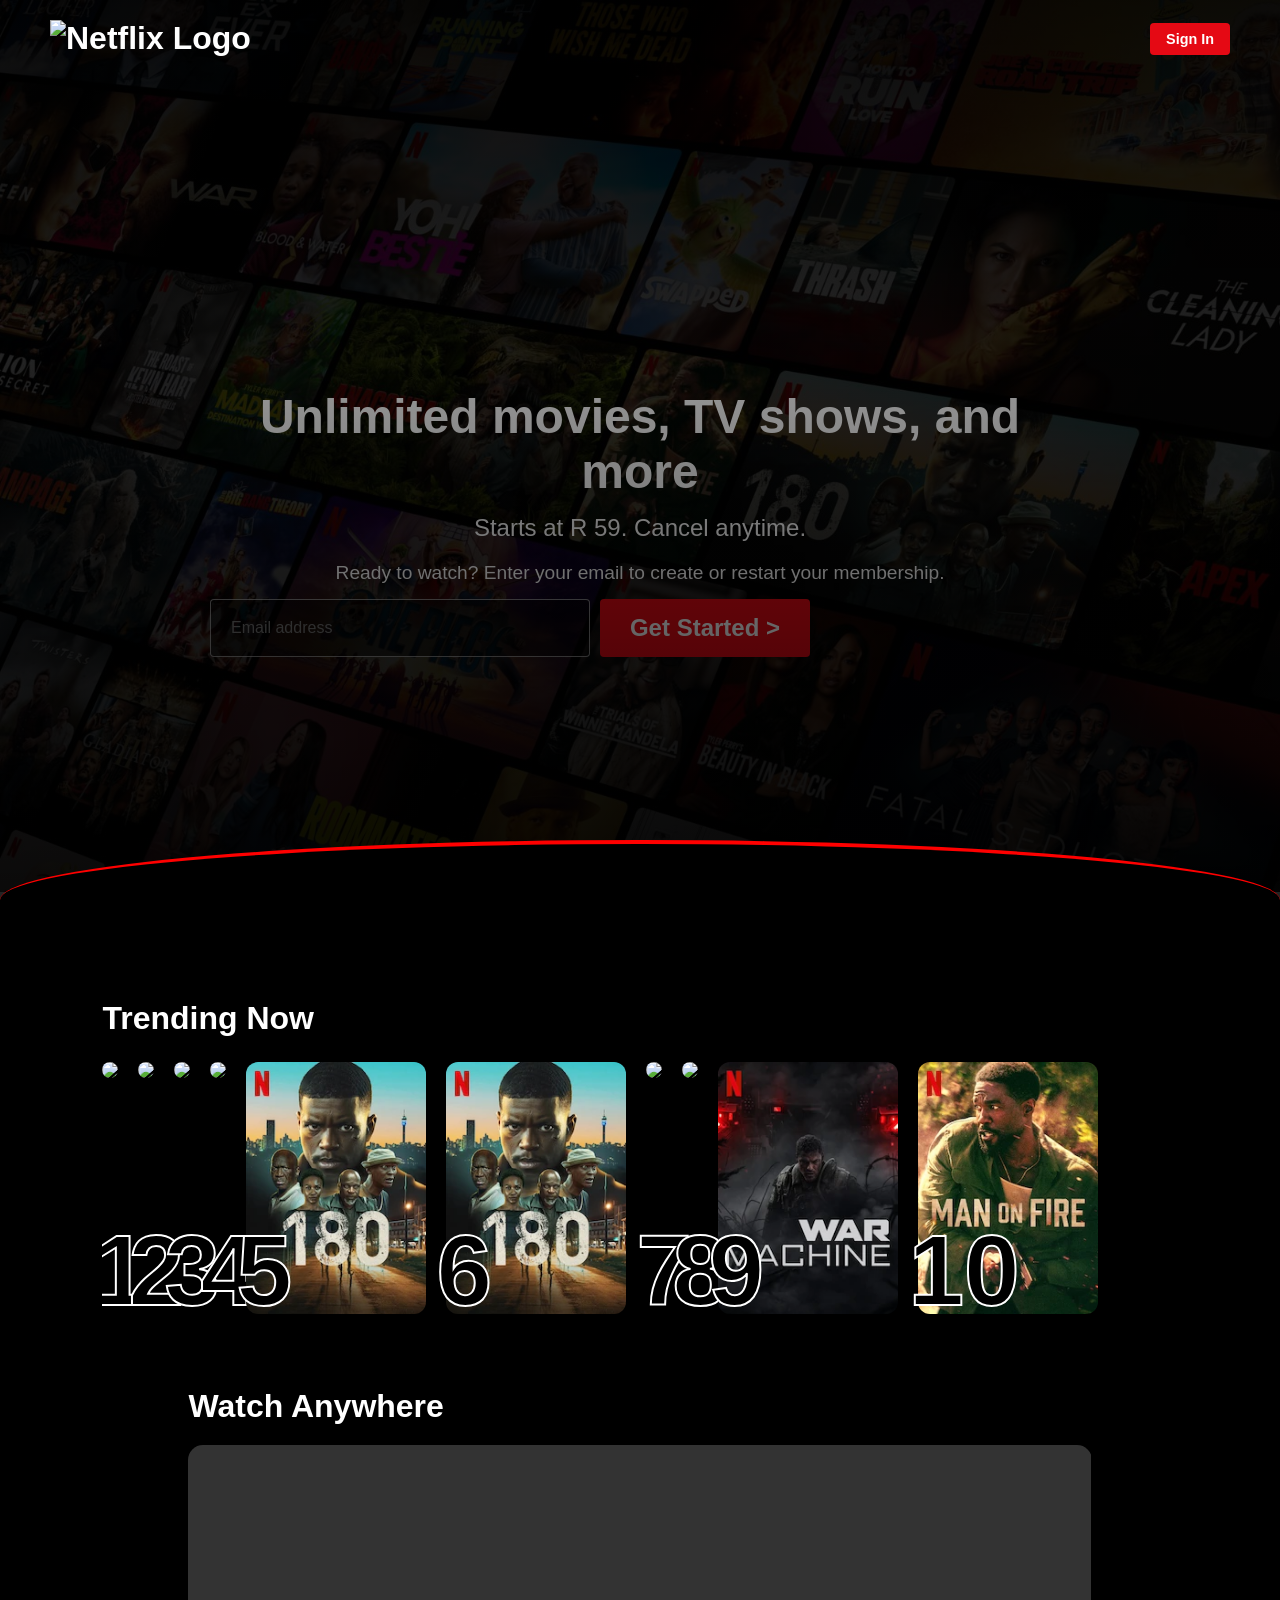
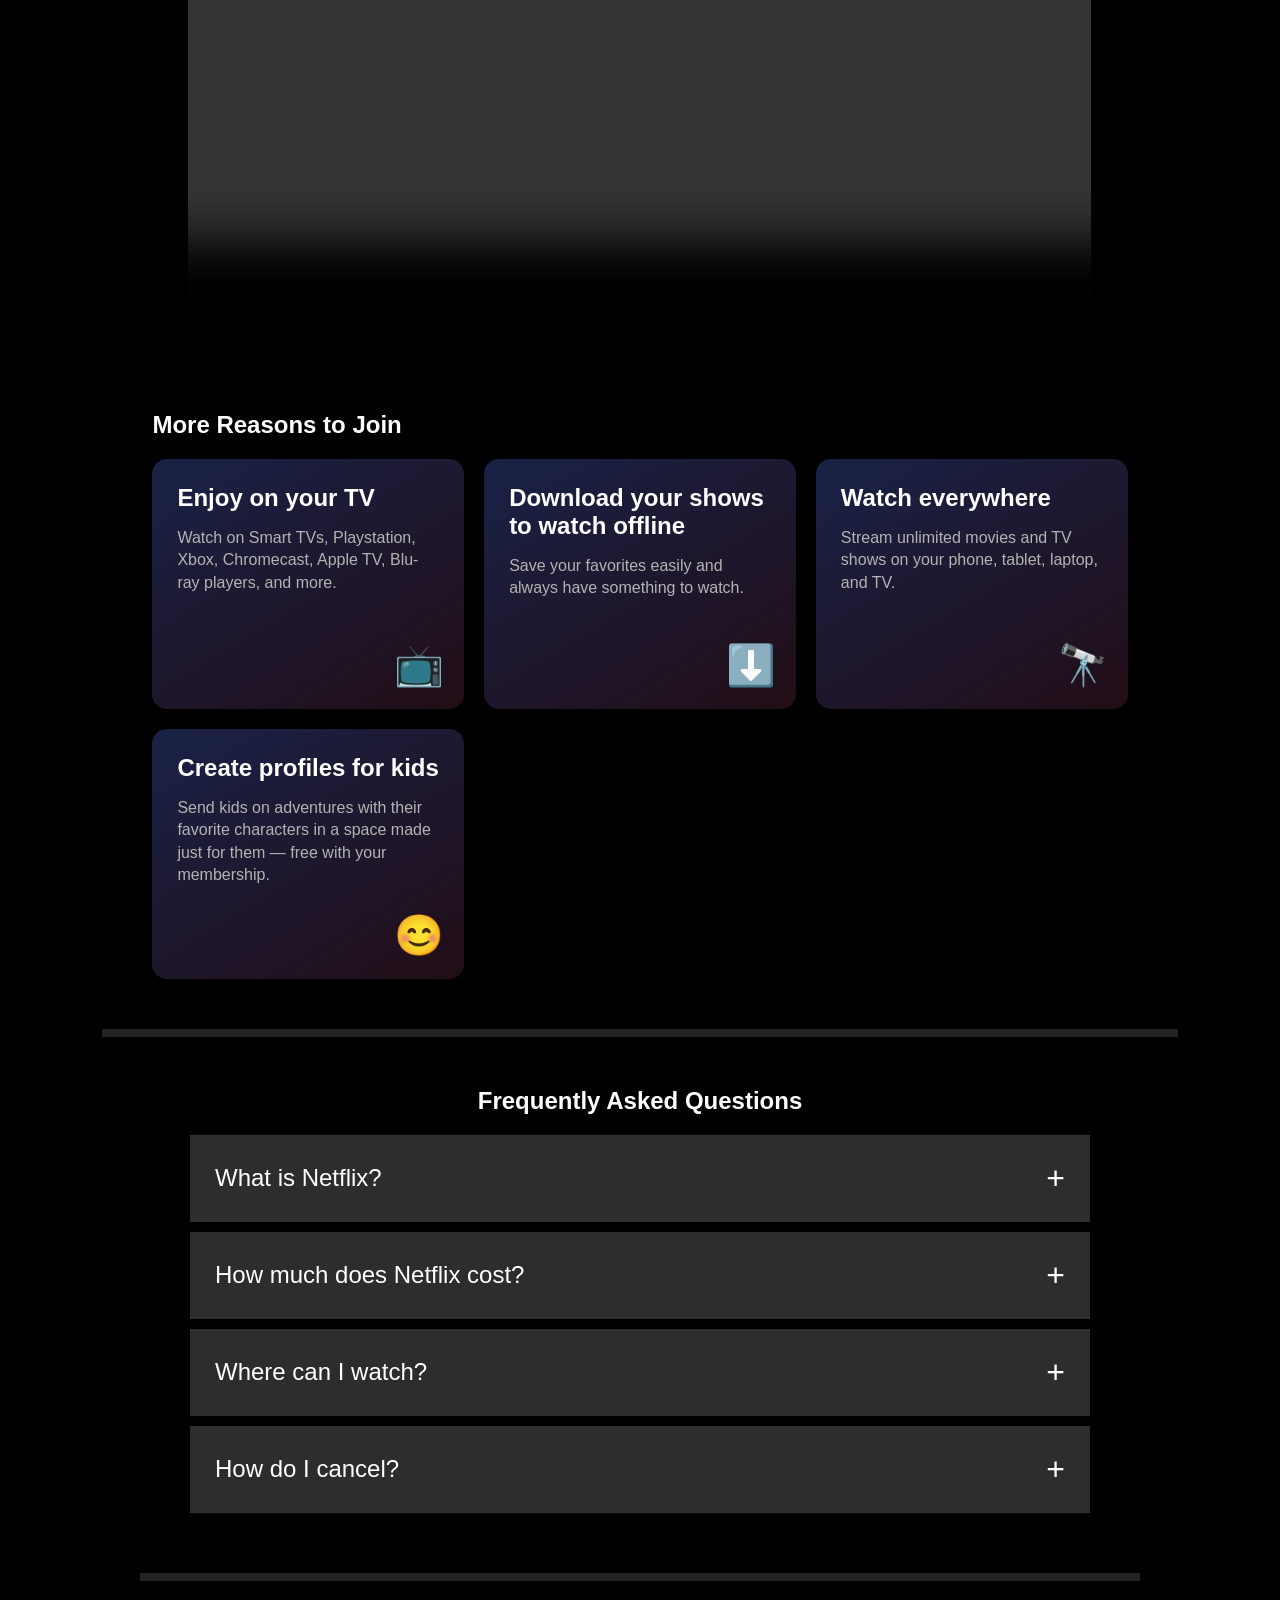
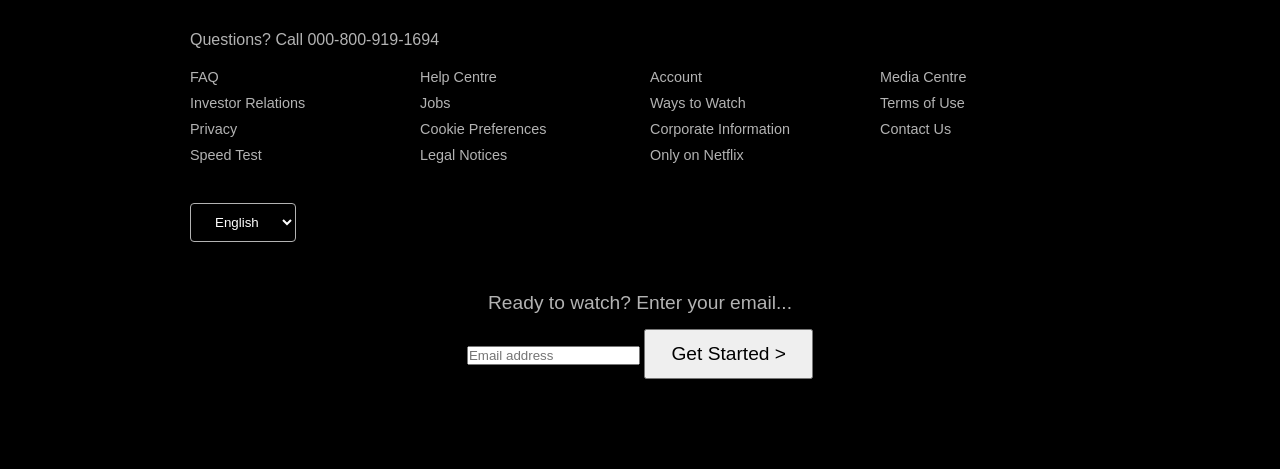
==== commit b0657a75: "video source added video source above more reasons to join section" ====
--- a/index.html
+++ b/index.html
@@ -92,6 +92,21 @@
 
     </div>
 
+    <!-- NETFLIX VIDEO SECTION -->
+
+<section class="video-section">
+
+    <h2>Watch Anywhere</h2>
+
+    <video autoplay muted loop controls playsinline>
+
+        <source 
+        src="https://assets.nflxext.com/ffe/siteui/acquisition/ourStory/fuji/desktop/video-tv-0819.m4v" 
+        type="video/mp4">
+        
+    </video>
+
+</section>
 
     <!-- More Reasons to Join Section -->
     <section class="reasons">
--- a/style.css
+++ b/style.css
@@ -34,7 +34,7 @@
     right: 0;
     bottom: 0;
     background-image: linear-gradient(to top, rgba(0, 0, 0, 0.8) 0, rgba(0, 0, 0, 0.4) 60%, rgba(0, 0, 0, 0.8) 100%);
-    z-index: 2;
+    z-index: 3;
 }
 
 header {
@@ -62,7 +62,7 @@
 }
 
 .hero-content {
-    position: absolute;
+    position: relative;
     top: 50%;
     left: 50%;
     transform: translate(-50%, -50%);
@@ -115,6 +115,7 @@
     border: none;
     border-radius: 4px;
     cursor: pointer;
+    z-index: 2
 }
 
 .curve {
@@ -192,6 +193,25 @@
     font-weight: bold;
 }
 
+/* VIDEO SECTION */
+
+.video-section {
+    padding: 60px 8%;
+    background-color: black;
+}
+
+.video-section h2 {
+    color: white;
+    font-size: 2rem;
+    margin-bottom: 20px;
+}
+
+.video-section video {
+    width: 100%;
+    border-radius: 15px;
+    box-shadow: 0 0 20px rgba(0,0,0,0.6);
+}
+
 /* More Reasons to Join Section */
 .reasons {
     padding: 50px;
